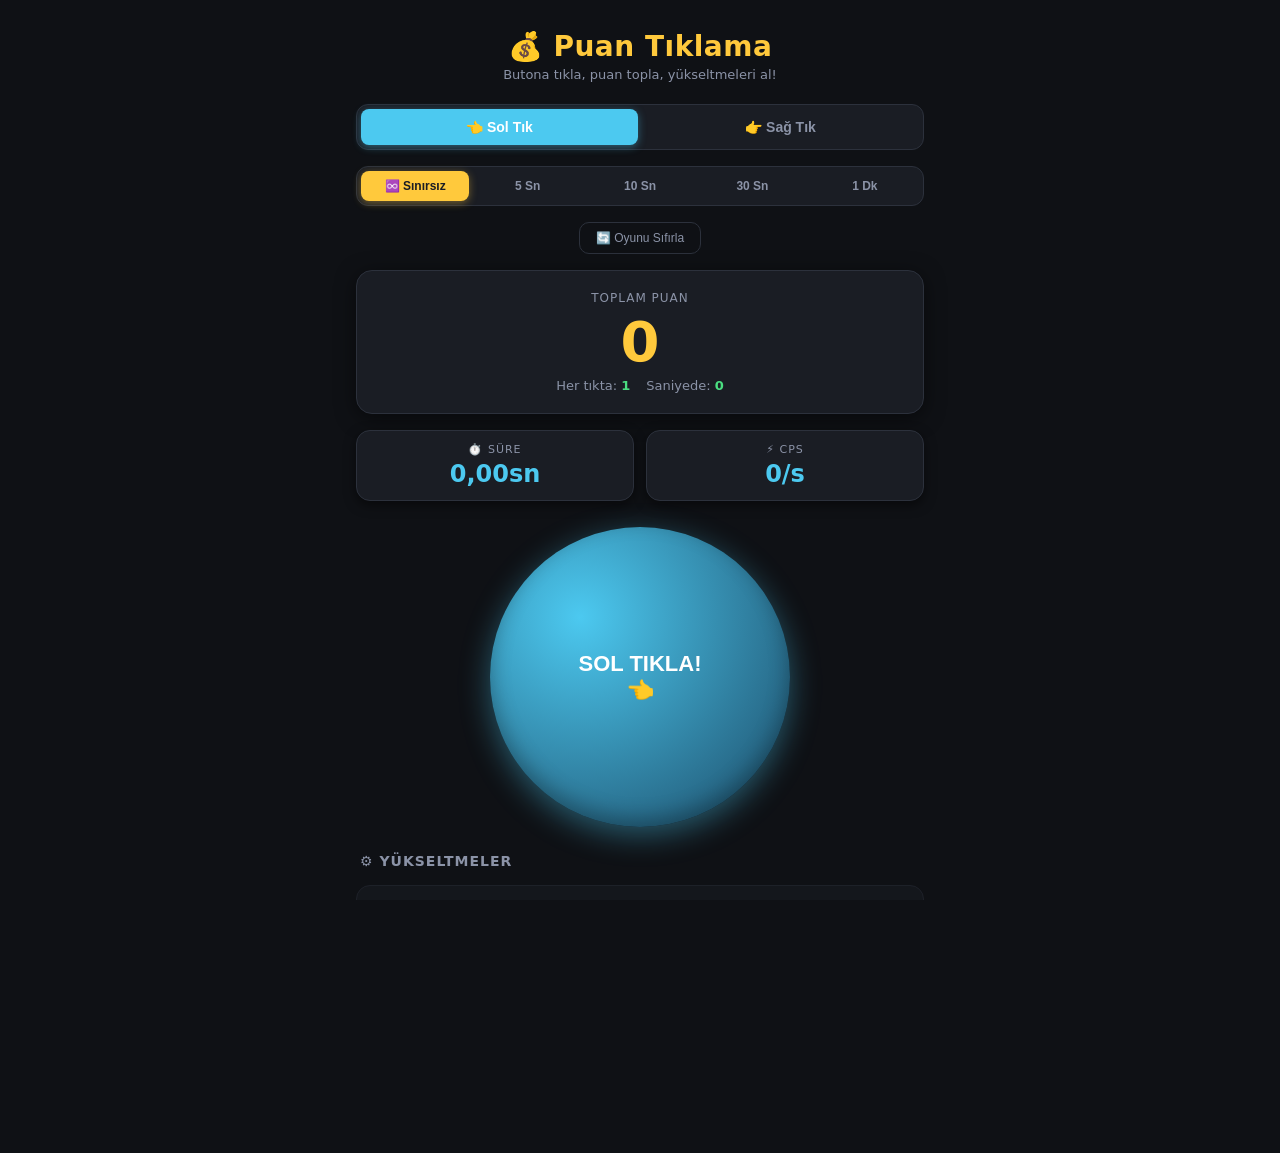
==== index.html @ 14f5681c "Clicker oyununu GitHub Pages ile yayınla oyun.html -> index.html olarak yeniden adlandırıldı (kök UR" ====
<!DOCTYPE html>
<!-- =========================================================
     TIKLAMA OYUNU (CLICKER GAME) - TEK DOSYA
     ---------------------------------------------------------
     - Tıkladıkça puan artar
     - 3 farklı yükseltme (upgrade) vardır
     - Karanlık temalıdır
     - Telefon ve bilgisayarda eşit görünmesi için responsive'tir
     - Tüm kod (HTML + CSS + JavaScript) bu tek dosyanın içindedir
     ========================================================== -->
<html lang="tr">
<head>
    <!-- Sayfanın dilini Türkçe olarak ayarlar -->
    <meta charset="UTF-8">

    <!-- viewport: Telefonlarda sayfanın doğru ölçeklenmesini sağlar.
         width=device-width -> ekran genişliğine uy
         initial-scale=1.0 -> başlangıçta %100 yakınlaşma
         user-scalable=no -> çift dokunup yanlışlıkla yakınlaşmayı engeller -->
    <meta name="viewport" content="width=device-width, initial-scale=1.0, maximum-scale=1.0, user-scalable=no">

    <!-- Tarayıcı sekmesinde görünen başlık -->
    <title>Puan Tıklama Oyunu</title>

    <style>
        /* =====================================================
           RENK VE GÖRÜNÜM AYARLARI (Karanlık Tema)
           ===================================================== */
        :root {
            --arka-plan: #0f1115;          /* Sayfanın ana koyu arka planı */
            --panel: #1a1d24;              /* Kartların/panellerin arka planı */
            --panel-acik: #232730;         /* Üzerine gelince açılan renk */
            --yazi: #f2f4f7;               /* Ana metin rengi (açık) */
            --yazi-ikincil: #8b93a7;       /* İkincil/açıklama metin rengi */
            --vurgu: #ffc93c;              /* Sarı vurgu rengi (puan için) */
            --vurgu-2: #4cc9f0;            /* Mavi vurgu rengi (buton için) */
            --yesil: #4ade80;              /* Alınabilir / yeterli puan (yeşil) */
            --kirmizi: #f87171;            /* Alamaz / yetersiz puan (kırmızı) */
            --kenarlik: #2c313c;           /* Kenarlık rengi */
            --golge: rgba(0, 0, 0, 0.5);   /* Gölge için yarı saydam siyah */
        }

        /* ----- GENEL SIFIRLAMA ----- */
        /* Tüm elemanların varsayılan boşluklarını ve kutu modelini düzenler */
        * {
            margin: 0;             /* Dış boşluk yok */
            padding: 0;            /* İç boşluk yok */
            box-sizing: border-box; /* Genişliğe kenarlık ve padding dahil */
            -webkit-tap-highlight-color: transparent; /* Telefonda dokununca çıkan miji izi kaldırır */
        }

        /* Sayfanın gövdesi */
        html, body {
            height: 100%;                       /* Tam ekran yüksekliği */
            font-family: 'Segoe UI', system-ui, -apple-system, sans-serif; /* Modern font */
            background: var(--arka-plan);       /* Koyu arka plan */
            color: var(--yazi);                 /* Açık yazı rengi */
            overflow-x: hidden;                 /* Yatay kaydırmayı engeller */
            -webkit-user-select: none;          /* Telefonda metin seçimini engeller */
            user-select: none;
        }

        /* =====================================================
           ANA DÜZEN (Layout)
           İçerikleri ortalar ve maksimum genişlik verir
           ===================================================== */
        .sarma {
            /* max-width: En geniş ekranda bile içerik çok geniş yayılmaz */
            max-width: 600px;
            margin: 0 auto;            /* Yatayda ortalar */
            padding: 16px;             /* Kenarlardan iç boşluk */
            min-height: 100%;          /* Ekranı kaplar */
            display: flex;
            flex-direction: column;    /* Öğeler alt alta dizilir */
            gap: 16px;                 /* Öğeler arası boşluk */
        }

        /* =====================================================
           BAŞLIK BÖLÜMÜ (Üst panel)
           ===================================================== */
        .baslik {
            text-align: center;        /* Metni ortalar */
            padding: 14px 0 6px;
        }

        .baslik h1 {
            font-size: clamp(20px, 6vw, 28px); /* Akıllı font boyutu: ekrana göre büyür/küçülür */
            font-weight: 800;                   /* Kalın yazı */
            letter-spacing: 0.5px;
            color: var(--vurgu);                /* Sarı renk */
        }

        .baslik p {
            font-size: 13px;
            color: var(--yazi-ikincil);         /* Gri açıklama rengi */
            margin-top: 4px;
        }

        /* =====================================================
           TIKLAMA MODU SEÇİCİ (Sol Tık / Sağ Tık)
           Fareyle hangi tuşla tıklanacağını belirleyen sekme
           ===================================================== */
        .mod-secici {
            display: flex;                      /* İki buton yan yana */
            gap: 4px;                            /* Aralarında küçük boşluk */
            background: var(--panel);           /* Arka plan kart rengi */
            border: 1px solid var(--kenarlik);
            border-radius: 12px;                /* Yuvarlatılmış köşeler */
            padding: 4px;                       /* İç boşluk */
        }

        .mod-btn {
            flex: 1;                            /* Eşit genişlikte bölünür */
            padding: 10px;
            border: none;
            border-radius: 8px;
            background: transparent;            /* Pasifken görünmez arka plan */
            color: var(--yazi-ikincil);         /* Pasifken gri yazı */
            font-size: 14px;
            font-weight: 700;
            cursor: pointer;
            transition: all 0.15s ease;         /* Yumuşak geçiş */
            -webkit-user-select: none;
            user-select: none;
        }

        /* Seçili (aktif) sekme: mavi vurgu */
        .mod-btn.aktif {
            background: var(--vurgu-2);         /* Mavi dolgu */
            color: #fff;                        /* Beyaz yazı */
            box-shadow: 0 2px 8px rgba(76, 201, 240, 0.4); /* Mavi parlama */
        }

        /* =====================================================
           PUAN EKRANI
           Mevcut puandaki büyük sayıyı gösterir
           ===================================================== */
        .puan-kutusu {
            background: var(--panel);           /* Kart arka planı */
            border: 1px solid var(--kenarlik);  /* İnce kenarlık */
            border-radius: 16px;                /* Yuvarlatılmış köşeler */
            padding: 20px;
            text-align: center;
            box-shadow: 0 4px 20px var(--golge); /* Hafif gölge */
        }

        .puan-etiket {
            font-size: 12px;
            color: var(--yazi-ikincil);
            text-transform: uppercase;          /* BÜYÜK HARF */
            letter-spacing: 1px;
        }

        /* Büyük puan sayısı */
        .puan-deger {
            font-size: clamp(36px, 12vw, 56px); /* En dikkat çekici en büyük yazı */
            font-weight: 900;
            color: var(--vurgu);
            margin: 4px 0;
            font-variant-numeric: tabular-nums; /* Sayılar hizalı durur (titremez) */
        }

        /* Saniyedeki ve tık başına kazanç bilgisi */
        .puan-alt {
            font-size: 13px;
            color: var(--yazi-ikincil);
            display: flex;
            justify-content: center;
            gap: 16px;
            flex-wrap: wrap;                    /* Dar ekranda alt satıra iner */
        }

        .puan-alt span b {
            color: var(--yesil);                /* Kazanç rakamları yeşil */
        }

        /* =====================================================
           İSTATİSTİK SATIRI (Süre + CPS sayaçları)
           ===================================================== */
        .istatistik-satir {
            display: flex;          /* Yan yana dizilir */
            gap: 12px;              /* Aralarında boşluk */
        }

        .istatistik {
            flex: 1;                /* Eşit genişlikte bölünür */
            background: var(--panel);
            border: 1px solid var(--kenarlik);
            border-radius: 14px;
            padding: 12px;
            text-align: center;
            box-shadow: 0 4px 12px var(--golge);
        }

        .ist-etiket {
            font-size: 11px;
            color: var(--yazi-ikincil);
            text-transform: uppercase;  /* BÜYÜK HARF */
            letter-spacing: 1px;
        }

        .ist-deger {
            font-size: clamp(18px, 6vw, 24px); /* Ekrana göre ölçeklenir */
            font-weight: 800;
            color: var(--vurgu-2);            /* Mavi vurgu rengi */
            margin-top: 4px;
            font-variant-numeric: tabular-nums; /* Sayılar titremez */
        }

        /* =====================================================
           TIKLANAN ANA BUTON (Büyük dairesel buton)
           ===================================================== */
        .tiklama-alani {
            display: flex;
            justify-content: center;
            align-items: center;
            padding: 10px 0;
        }

        .tikla-butonu {
            /* Yuvarlak buton boyutu (ekrana göre ölçeklenir) */
            width: clamp(190px, 56vw, 265px);
            height: clamp(190px, 56vw, 265px);
            border-radius: 50%;                 /* Tamamen yuvarlak */
            border: none;
            cursor: pointer;                   /* Üzerine gelince el işareti */

            /* Butonun iç dolgu rengi (mavi tonlarında degrade) */
            background: radial-gradient(circle at 30% 30%, var(--vurgu-2), #1b4965);

            /* Yazı ayarları */
            color: #fff;
            font-size: clamp(16px, 5vw, 22px);
            font-weight: 800;
            text-align: center;

            /* Görsel efektler */
            box-shadow:
                0 8px 30px rgba(76, 201, 240, 0.4), /* Altta mavi parlama */
                inset 0 -8px 20px rgba(0,0,0,0.3);  /* İçte alt gölge (3B his) */

            /* Basınca küçülme animasyonu için geçiş */
            transition: transform 0.08s ease, box-shadow 0.2s ease;
        }

        /* Butona basılınca hafif küçülür (tıklama hissi verir) */
        .tikla-butonu:active {
            transform: scale(0.94);
            box-shadow:
                0 4px 15px rgba(76, 201, 240, 0.3),
                inset 0 4px 20px rgba(0,0,0,0.4);
        }

        /* =====================================================
           TIKLAYINCA ÇIKAN "+1" UÇAN YAZI EFEKTİ
           ===================================================== */
        .ucan-yazi {
            position: fixed;                    /* Ekranda sabit konum */
            pointer-events: none;               /* Tıklamayı engellemez */
            font-weight: 900;
            font-size: 24px;
            color: var(--vurgu);
            text-shadow: 0 2px 8px rgba(0,0,0,0.8);
            animation: ucma 0.8s ease-out forwards; /* 0.8 sn'de yukarı kaybolur */
            z-index: 100;
        }

        /* Yukarı doğru çıkıp silinme animasyonu */
        @keyframes ucma {
            0%   { transform: translate(-50%, 0) scale(1);   opacity: 1; }
            100% { transform: translate(-50%, -80px) scale(1.5); opacity: 0; }
        }

        /* =====================================================
           YÜKSELTME (UPGRADE) BÖLÜMÜ
           ===================================================== */
        .bolum-baslik {
            font-size: 14px;
            font-weight: 700;
            color: var(--yazi-ikincil);
            text-transform: uppercase;
            letter-spacing: 1px;
            padding: 0 4px;
        }

        .yükseltmeler {
            display: flex;
            flex-direction: column;    /* Yükseltmeler alt alta */
            gap: 12px;                 /* Aralarında boşluk */
        }

        /* Her bir yükseltme kartı */
        .kart {
            background: var(--panel);
            border: 1px solid var(--kenarlik);
            border-radius: 14px;
            padding: 14px;
            display: flex;
            align-items: center;
            gap: 12px;
            cursor: pointer;
            transition: background 0.15s ease, transform 0.08s ease;
        }

        /* Kart üzerine gelince hafif açılır (masaüstü için) */
        .kart:hover {
            background: var(--panel-acik);
        }

        /* Kart tıklanınca hafif küçülür */
        .kart:active {
            transform: scale(0.98);
        }

        /* Yükseltme alınamıyorsa (puan yetmiyorsa) soluk görünür */
        .kart.devre-disi {
            opacity: 0.5;
            cursor: not-allowed;
        }

        /* Puan yetmediğinde kart sallanır (geri bildirim: "daha puan lazım") */
        .kart.sallaniyor {
            border-color: var(--kirmizi);
            animation: sallanma 0.35s ease;
        }
        @keyframes sallanma {
            0%, 100% { transform: translateX(0); }
            20%      { transform: translateX(-6px); }
            40%      { transform: translateX(6px); }
            60%      { transform: translateX(-4px); }
            80%      { transform: translateX(4px); }
        }

        /* Kartın solundaki ikon kutusu (emoji burada) */
        .kart-ikon {
            width: 46px;
            height: 46px;
            min-width: 46px;            /* Sıkışmaması için sabit genişlik */
            border-radius: 12px;
            background: var(--panel-acik);
            display: flex;
            justify-content: center;
            align-items: center;
            font-size: 24px;            /* Emoji boyutu */
        }

        /* Kartın ortasındaki açıklama alanı */
        .kart-metin {
            flex: 1;                    /* Kalan alanı kaplar */
            min-width: 0;               /* Taşmayı engeller */
        }

        .kart-metin h3 {
            font-size: 15px;
            font-weight: 700;
            margin-bottom: 2px;
        }

        .kart-metin p {
            font-size: 12px;
            color: var(--yazi-ikincil);
            line-height: 1.4;
        }

        /* Kartın sağındaki fiyat ve seviye bilgisi */
        .kart-sag {
            text-align: right;
            min-width: 80px;
        }

        .fiyat {
            font-size: 15px;
            font-weight: 800;
            color: var(--kirmizi);      /* Başlangıçta kırmızı (alınmaz) */
        }

        /* Puan yettiğinde fiyat yeşile döner */
        .fiyat.alinabilir {
            color: var(--yesil);
        }

        .seviye {
            font-size: 11px;
            color: var(--yazi-ikincil);
            margin-top: 2px;
        }

        /* =====================================================
           ALT BİLGİ (Sıfırla butonu)
           ===================================================== */
        .alt-bilgi {
            text-align: center;
            margin-top: auto;           /* En alta iter */
            padding-top: 8px;
        }

        .sifirla {
            background: transparent;
            border: 1px solid var(--kenarlik);
            color: var(--yazi-ikincil);
            padding: 8px 16px;
            border-radius: 10px;
            font-size: 12px;
            cursor: pointer;
            transition: all 0.15s ease;
        }

        .sifirla:hover {
            border-color: var(--kirmizi);
            color: var(--kirmizi);
        }

        /* =====================================================
           SÜRE SEÇİCİ (Sınırsız / 5 / 10 / 30 sn / 1 dk)
           5 buton yan yana; telefonda sığması için daha küçük
           ===================================================== */
        .sure-secici {
            display: flex;
            gap: 4px;
            background: var(--panel);
            border: 1px solid var(--kenarlik);
            border-radius: 12px;
            padding: 4px;
        }

        .sure-btn {
            flex: 1;                            /* 5 buton eşit genişlikte */
            padding: 8px 4px;                   /* Dar (telefona sığar) */
            border: none;
            border-radius: 8px;
            background: transparent;
            color: var(--yazi-ikincil);
            font-size: 12px;
            font-weight: 700;
            cursor: pointer;
            transition: all 0.15s ease;
            -webkit-user-select: none;
            user-select: none;
            white-space: nowrap;                /* Yazı bölünmesin */
        }

        /* Seçili süre sekmesi: sarı vurgu (mod sekmesinden ayrışsın) */
        .sure-btn.aktif {
            background: var(--vurgu);           /* Sarı */
            color: #1a1d24;                     /* Koyu yazı */
            box-shadow: 0 2px 8px rgba(255, 201, 60, 0.4);
        }

        /* =====================================================
           SONUÇ PENCERESİ (Süre dolunca çıkan modal)
           ===================================================== */
        .sonuc-zemin {
            position: fixed;                    /* Ekranda sabit, tüm ekranı kaplar */
            top: 0; left: 0; right: 0; bottom: 0;
            background: rgba(0, 0, 0, 0.75);     /* Yarı saydam koyu perde */
            display: none;                      /* Varsayılan gizli (JS açar) */
            justify-content: center;            /* Yatayda ortala */
            align-items: center;                /* Dikeyde ortala */
            z-index: 200;                       /* Her şeyin üstünde */
            padding: 16px;
        }

        /* Açıkken flex ile ortala */
        .sonuc-zemin.acik {
            display: flex;
        }

        .sonuc-kutu {
            background: var(--panel);
            border: 1px solid var(--kenarlik);
            border-radius: 20px;
            padding: 24px;
            width: 100%;
            max-width: 360px;
            text-align: center;
            box-shadow: 0 20px 60px rgba(0, 0, 0, 0.6);
            animation: modalAcilis 0.3s ease;   /* Açılış animasyonu */
        }

        @keyframes modalAcilis {
            from { transform: scale(0.8); opacity: 0; }
            to   { transform: scale(1);   opacity: 1; }
        }

        .sonuc-kutu h2 {
            font-size: 22px;
            color: var(--vurgu);
            margin-bottom: 12px;
        }

        /* Büyük CPS rakamı */
        .sonuc-cps {
            font-size: 56px;
            font-weight: 900;
            color: var(--yazi);
            line-height: 1;
            font-variant-numeric: tabular-nums;
        }

        .sonuc-cps-etiket {
            font-size: 13px;
            color: var(--yazi-ikincil);
            text-transform: uppercase;
            letter-spacing: 1px;
            margin-bottom: 16px;
        }

        /* Derece rozeti: arka plan rengi JS ile dereceye göre değişir */
        .sonuc-derece {
            display: inline-block;
            font-size: 20px;
            font-weight: 800;
            padding: 8px 20px;
            border-radius: 999px;               /* Tam yuvarlak (pil) */
            margin-bottom: 12px;
        }

        .sonuc-detay {
            font-size: 13px;
            color: var(--yazi-ikincil);
            line-height: 1.5;
            margin-bottom: 20px;
        }

        .sonuc-butonlar {
            display: flex;
            gap: 10px;
        }

        .sonuc-btn {
            flex: 1;
            padding: 12px;
            border: none;
            border-radius: 12px;
            font-size: 14px;
            font-weight: 700;
            cursor: pointer;
            transition: transform 0.08s ease, opacity 0.15s ease;
        }

        .sonuc-btn:active { transform: scale(0.96); }

        .sonuc-btn.tekrar {
            background: var(--vurgu-2);         /* Mavi */
            color: #fff;
        }

        .sonuc-btn.kapat {
            background: var(--panel-acik);
            color: var(--yazi);
        }

        /* =====================================================
           TELEFON / DİKEY EKRAN AYARLARI
           Küçük ekranlarda boşlukları sıkıştırır
           ===================================================== */
        @media (max-width: 380px) {
            .sarma { padding: 12px; gap: 12px; }
            .puan-kutusu { padding: 16px; }
            .kart { padding: 12px; }
        }

        /* =====================================================
           YATAY / BÜYÜK EKRAN AYARLARI
           Çok geniş ekranlarda butonu biraz büyütür
           ===================================================== */
        @media (min-width: 768px) {
            .tikla-butonu {
                width: 300px;
                height: 300px;
            }
        }
    </style>
</head>

<body>
    <!-- =====================================================
         OYUN İÇERİĞİ (GÖRSEL KISIM)
         ===================================================== -->
    <div class="sarma">

        <!-- Üst başlık -->
        <header class="baslik">
            <h1>💰 Puan Tıklama</h1>
            <p>Butona tıkla, puan topla, yükseltmeleri al!</p>
        </header>

        <!-- Tıklama modu seçici: Fare ile SOL ya da SAĞ tık kullanılacağını belirler -->
        <div class="mod-secici">
            <!-- data-mod: 'sol' = sol tık (farenin sol tuşu), 'sag' = sağ tık (farenin sağ tuşu) -->
            <button class="mod-btn aktif" data-mod="sol">👈 Sol Tık</button>
            <button class="mod-btn" data-mod="sag">👉 Sağ Tık</button>
        </div>

        <!-- Süre seçici: Test süresini belirler. data-sure: 0=sınırsız, diğerleri saniye -->
        <!-- Süre dolunca sonuç penceresi açılır ve ortalama CPS gösterilir -->
        <div class="sure-secici">
            <button class="sure-btn aktif" data-sure="0">♾️ Sınırsız</button>
            <button class="sure-btn" data-sure="5">5 Sn</button>
            <button class="sure-btn" data-sure="10">10 Sn</button>
            <button class="sure-btn" data-sure="30">30 Sn</button>
            <button class="sure-btn" data-sure="60">1 Dk</button>
        </div>

        <!-- Sıfırla butonu: toplam puanın ÜSTÜNDE (en üstte) -->
        <div style="display:flex; justify-content:center;">
            <button class="sifirla" id="sifirlaButonu">🔄 Oyunu Sıfırla</button>
        </div>

        <!-- Puan ekranı -->
        <section class="puan-kutusu">
            <div class="puan-etiket">Toplam Puan</div>
            <!-- puan-deger: JavaScript buraya anlık puanı yazar -->
            <div class="puan-deger" id="puan">0</div>
            <!-- Alt bilgi: tık başına ve saniyedeki kazanç -->
            <div class="puan-alt">
                <span>Her tıkta: <b id="tikBasi">1</b></span>
                <span>Saniyede: <b id="saniyede">0</b></span>
            </div>
        </section>

        <!-- Oturum istatistikleri: Süre sayacı (saniye + salise) ve CPS (saniyedeki tıklama) -->
        <!-- Bu sayaçlar ilk tıklamada başlar, "Oyunu Sıfırla" ile sıfırlanır -->
        <section class="istatistik-satir">
            <div class="istatistik">
                <div class="ist-etiket" id="sureEtiket">⏱️ Süre</div>
                <!-- sure: Süre dolana kadar kalan süre (geri sayım) ya da geçen süre -->
                <div class="ist-deger" id="sure">0,00sn</div>
            </div>
            <div class="istatistik">
                <div class="ist-etiket">⚡ CPS</div>
                <!-- cps: Saniyedeki ortalama tıklama sayısı (Clicks Per Second) -->
                <div class="ist-deger" id="cps">0/s</div>
            </div>
        </section>

        <!-- Tıklanan ana buton -->
        <div class="tiklama-alani">
            <button class="tikla-butonu" id="tiklaButonu">
                TIKLA!<br>👆
            </button>
        </div>

        <!-- Yükseltme bölümü başlığı -->
        <div class="bolum-baslik">⚙️ Yükseltmeler</div>

        <!-- Yükseltme kartları -->
        <div class="yükseltmeler">
            <!--
                Her yükseltme kartının yapısı:
                - data-id: JavaScript'in hangi yükseltme olduğunu tanıması için benzersiz kimlik
                - kart-ikon: görsel emoji
                - kart-metin: isim ve açıklama
                - kart-sag: fiyat ve seviye
            -->

            <!-- YÜKSELTME 1: Tıklama Gücü -> Her tıklamada kazanılan puanı artırır -->
            <div class="kart" data-id="tikGucu">
                <div class="kart-ikon">👆</div>
                <div class="kart-metin">
                    <h3>Tıklama Gücü</h3>
                    <p>Her tıklamada +1 daha fazla puan kazandırır.</p>
                </div>
                <div class="kart-sag">
                    <div class="fiyat" id="fiyat-tikGucu">50</div>
                    <div class="seviye">Seviye <span id="seviye-tikGucu">0</span></div>
                </div>
            </div>

            <!-- YÜKSELTME 2: Otomatik Tıklayıcı -> Saniyede otomatik puan kazandırır -->
            <div class="kart" data-id="otomatik">
                <div class="kart-ikon">🤖</div>
                <div class="kart-metin">
                    <h3>Otomatik Tıklayıcı</h3>
                    <p>Saniyede otomatik 1 puan kazandırır (tıklamana gerek yok).</p>
                </div>
                <div class="kart-sag">
                    <div class="fiyat" id="fiyat-otomatik">100</div>
                    <div class="seviye">Seviye <span id="seviye-otomatik">0</span></div>
                </div>
            </div>

            <!-- YÜKSELTME 3: Çarpan -> TÜM kazançları iki katına çıkarır -->
            <div class="kart" data-id="carpan">
                <div class="kart-ikon">⚡</div>
                <div class="kart-metin">
                    <h3>Süper Çarpan</h3>
                    <p>Tüm kazançları (tık + otomatik) iki katına çıkarır.</p>
                </div>
                <div class="kart-sag">
                    <div class="fiyat" id="fiyat-carpan">250</div>
                    <div class="seviye">Seviye <span id="seviye-carpan">0</span></div>
                </div>
            </div>
        </div>

    </div>

    <!-- =====================================================
         SONUÇ PENCERESİ (Süre dolunca açılır)
         Ortalama CPS ve dereceyi (çok yavaş / orta / iyi / çok iyi) gösterir
         ===================================================== -->
    <div class="sonuc-zemin" id="sonucZemin">
        <div class="sonuc-kutu">
            <h2 id="sonucBaslik">🏁 Süre Doldu!</h2>

            <!-- Büyük toplam tıklama rakamı -->
            <div class="sonuc-cps" id="sonucCps">0,0</div>
            <div class="sonuc-cps-etiket">toplam tıklama</div>

            <!-- Derece rozeti (renkli) -->
            <div class="sonuc-derece" id="sonucDerece">-</div>

            <!-- Detay: süre, tıklama sayısı, eşiğe göre açıklama -->
            <div class="sonuc-detay" id="sonucDetay"></div>

            <!-- Butonlar -->
            <div class="sonuc-butonlar">
                <button class="sonuc-btn tekrar" id="tekrarBtn">🔄 Tekrar Dene</button>
                <button class="sonuc-btn kapat" id="kapatBtn">✖ Kapat</button>
            </div>
        </div>
    </div>

    <!-- =====================================================
         OYUN MANTIĞI (JAVASCRIPT)
         ===================================================== -->
    <script>
        /* -----------------------------------------------------
           1) OYUN VERİSİ (State)
           Oyundaki tüm değerleri burada tutarız.
           ----------------------------------------------------- */
        const oyun = {
            puan: 0,           // O anki puan
            tikBasi: 1,        // Her tıklamada kaç puan geldiği (Tıklama Gücü belirler)
            saniyede: 0,       // Saniyede otomatik kaç puan geldiği (Otomatik belirler)
            carpanSeviye: 0,   // Süper Çarpan seviyesi (tüm kazancı 2^seviye ile çarpar)
            tiklamaSayisi: 0,     // Bu oturumdaki toplam tıklama sayısı (CPS hesabı için)
            baslangicZamani: null, // İlk tıklamanın zamanı (ms); null = sayaç henüz başlamadı
            tiklamaModu: 'sol',   // Hangi fare tuşuyla tıklanacak: 'sol' (sol tık) | 'sag' (sağ tık)
            hedefSure: 0,         // Test süresi (saniye). 0 = sınırsız. 5/10/30/60 = zamanlı test
            bitti: false,         // Zamanlı test bitti mi? (bittiyse tıklama sayılmaz)
        };

        /* -----------------------------------------------------
           2) YÜKSELTME TANIMLARI
           Her yükseltmenin: temel fiyat, fiyat çarpanı (her
           alımda pahalaşır) ve etkisi burada tanımlıdır.
           ----------------------------------------------------- */
        const yukseltmeler = {
            // Tıklama Gücü: tık başına +1 puan ekler (1. yükseltme -> 50)
            tikGucu: {
                tabanFiyat: 50,     // İlk fiyat
                carpim: 1.5,        // Her alımda fiyat bu kadar çarpar (pahalaşır)
                seviye: 0,          // Mevcut seviye
            },
            // Otomatik Tıklayıcı: saniyede +1 puan ekler (2. yükseltme -> 100)
            otomatik: {
                tabanFiyat: 100,
                carpim: 1.6,
                seviye: 0,
            },
            // Süper Çarpan: tüm kazancı 2 katına çıkarır (3. yükseltme -> 250)
            carpan: {
                tabanFiyat: 250,
                carpim: 3.0,
                seviye: 0,
            },
        };

        /* -----------------------------------------------------
           3) YARDIMCI FONKSİYONLAR
           ----------------------------------------------------- */

        // Bir yükseltmenin GÜNCEL fiyatını hesaplar.
        // Formül: tabanFiyat * (carpim ^ seviye)
        // Yani her alımda fiyat katlanarak artar.
        function fiyatHesapla(id) {
            const y = yukseltmeler[id];
            return Math.floor(y.tabanFiyat * Math.pow(y.carpim, y.seviye));
        }

        // Çarpan etkisini uygular. carpanSeviye kadar 2 ile çarpar.
        // Örn: seviye 2 ise kazanç 4 katına çıkar (2 * 2).
        function carpanEtkisi() {
            return Math.pow(2, oyun.carpanSeviye);
        }

        /* -----------------------------------------------------
           ZAMANLI TEST: Dereceler ORTALAMA CPS'ye göre değil,
           TOPLAM tıklama sayısına göre verilir. 5 kademeli.
           -----------------------------------------------------
           5 sn referans (kullanıcının verdiği sayılar):
             tıklama < 10  -> Çok Yavaş 🐢
             tıklama < 20  -> Yavaş 🐌
             tıklama < 50  -> Orta 🙂      (30 burada)
             tıklama < 70  -> Hızlı ⚡      (50 burada)
             tıklama >= 70 -> Çok Hızlı 🔥

           Diğer süreler aynı hız oranını (CPS) koruyacak şekilde
           süreyle orantılanır (uzun sürede daha çok tıklama gerekir).
           cokYavas/yavas/orta/hizli = o sınırın TOPLAM tıklama karşılığı.
           ----------------------------------------------------- */
        const sureEsikleri = {
            5:  { etiket: '5 Saniye',  cokYavas: 10,  yavas: 20,  orta: 50,  hizli: 70  },
            10: { etiket: '10 Saniye', cokYavas: 20,  yavas: 40,  orta: 100, hizli: 140 },
            30: { etiket: '30 Saniye', cokYavas: 60,  yavas: 120, orta: 300, hizli: 420 },
            60: { etiket: '1 Dakika',  cokYavas: 120, yavas: 240, orta: 600, hizli: 840 },
        };

        // Dereceyi TOPLAM tıklama sayısına göre verir (CPS'ye göre değil).
        // 5 kademeli: çok yavaş -> yavaş -> orta -> hızlı -> çok hızlı
        function dereceHesapla(tiklama, sure) {
            const s = sureEsikleri[sure];
            if (!s) return { metin: 'Orta 🙂', renk: '#fbbf24' }; // bilinmeyen süre yedeği
            if (tiklama < s.cokYavas) return { metin: 'Çok Yavaş 🐢', renk: '#f87171' }; // kırmızı
            if (tiklama < s.yavas)    return { metin: 'Yavaş 🐌',     renk: '#fb923c' }; // turuncu
            if (tiklama < s.orta)     return { metin: 'Orta 🙂',      renk: '#fbbf24' }; // sarı
            if (tiklama < s.hizli)    return { metin: 'Hızlı ⚡',      renk: '#4cc9f0' }; // mavi
            return                      { metin: 'Çok Hızlı 🔥',     renk: '#4ade80' }; // yeşil
        }

        // Büyük sayıları okunaklı gösterir (1200 -> "1.20K" gibi)
        // Türkçe'de binlik ayracı için nokta kullanılır.
        function sayiBicimle(n) {
            n = Math.floor(n);
            if (n < 1000) return n.toString();
            if (n < 1e6)  return (n / 1e3).toFixed(2).replace('.', ',') + 'K';  // Bin
            if (n < 1e9)  return (n / 1e6).toFixed(2).replace('.', ',') + 'M';  // Milyon
            if (n < 1e12) return (n / 1e9).toFixed(2).replace('.', ',') + 'B';  // Milyar
            return (n / 1e12).toFixed(2).replace('.', ',') + 'T';               // Trilyon
        }

        /* -----------------------------------------------------
           4) EKRANI GÜNCELLEME
           Tüm değerleri HTML'e yazar ve kartların
           alınabilir/alınamaz durumunu ayarlar.
           ----------------------------------------------------- */
        function ekraniGuncelle() {
            // Puan ve alt bilgiler
            document.getElementById('puan').textContent = sayiBicimle(oyun.puan);
            document.getElementById('tikBasi').textContent = sayiBicimle(oyun.tikBasi * carpanEtkisi());
            document.getElementById('saniyede').textContent = sayiBicimle(oyun.saniyede * carpanEtkisi());

            // Her yükseltme kartını güncelle
            for (const id in yukseltmeler) {
                const fiyat = fiyatHesapla(id);
                const fiyatEl = document.getElementById('fiyat-' + id);
                const seviyeEl = document.getElementById('seviye-' + id);
                const kart = document.querySelector('.kart[data-id="' + id + '"]');

                fiyatEl.textContent = sayiBicimle(fiyat);
                seviyeEl.textContent = yukseltmeler[id].seviye;

                // Puan yetiyorsa yeşil + kart aktif, yetmiyorsa kırmızı + pasif
                if (oyun.puan >= fiyat) {
                    fiyatEl.classList.add('alinabilir');
                    kart.classList.remove('devre-disi');
                } else {
                    fiyatEl.classList.remove('alinabilir');
                    kart.classList.add('devre-disi');
                }
            }
        }

        /* -----------------------------------------------------
           4.4) ÖLÇÜM SIFIRLAMA + TIKLAMA MODU + SÜRE SEÇİMİ
           ----------------------------------------------------- */

        // Ölçümü tamamen sıfırlar: puan, süre, CPS ve "bitti" durumu.
        // Hem mod hem süre değişiminde taze başlamak için kullanılır.
        function olcumSifirla() {
            oyun.puan = 0;
            oyun.baslangicZamani = null; // Süre sayacı sıfır (ilk tıkta yeniden başlar)
            oyun.tiklamaSayisi = 0;     // CPS için tıklama sayısı sıfır
            oyun.bitti = false;         // Zamanlı test yeniden başlayabilir
        }

        // --- TIKLAMA MODU (Sol / Sağ) ---
        // Mod arayüzünü (aktif sekme + buton yazısı) oyun.tiklamaModu'na göre günceller
        function modGuncelle() {
            const mod = oyun.tiklamaModu;
            document.querySelectorAll('.mod-btn').forEach(btn => {
                btn.classList.toggle('aktif', btn.dataset.mod === mod);
            });
            document.getElementById('tiklaButonu').innerHTML =
                mod === 'sol' ? 'SOL TIKLA!<br>👈' : 'SAĞ TIKLA!<br>👉';
        }

        // Bir tıklama modu sekmesi seçilince: modu ayarla, ölçümü sıfırla, kaydet
        function modSec(mod) {
            oyun.tiklamaModu = mod;
            olcumSifirla();            // Süre + CPS + puan sıfır (önceki istek)
            modalKapat();              // Açık sonuç penceresi varsa kapat
            modGuncelle();
            ekraniGuncelle();
            istatistikGuncelle();
            kaydet();
        }

        // --- SÜRE SEÇİMİ (Sınırsız / 5 / 10 / 30 sn / 1 dk) ---
        // Süre sekme arayüzünü oyun.hedefSure'ye göre günceller
        function sureGuncelle() {
            document.querySelectorAll('.sure-btn').forEach(btn => {
                btn.classList.toggle('aktif', Number(btn.dataset.sure) === oyun.hedefSure);
            });
        }

        // Bir süre sekmesi seçilince: hedef süreyi ayarla, ölçümü sıfırla, kaydet
        function sureSec(sure) {
            oyun.hedefSure = Number(sure); // 0 = sınırsız, diğerleri saniye
            olcumSifirla();               // Süre + CPS + puan sıfır
            modalKapat();
            sureGuncelle();
            ekraniGuncelle();
            istatistikGuncelle();
            kaydet();
        }

        /* -----------------------------------------------------
           4.6) ZAMANLI TEST SONUÇ PENCERESİ
           ----------------------------------------------------- */

        // Zamanlı test dolduğunda çağrılır: CPS hesapla, derece bul, modalı aç
        function suresiDoldu() {
            if (oyun.bitti) return;     // İkinci kez çağrılmasın
            oyun.bitti = true;          // Artık tıklamalar sayılmaz

            // CPS yalnızca bilgi amaçlı; derece TOPLAM tıklamaya göre verilir
            const gecenSaniye = oyun.baslangicZamani ? (Date.now() - oyun.baslangicZamani) / 1000 : oyun.hedefSure;
            const cps = gecenSaniye > 0 ? (oyun.tiklamaSayisi / gecenSaniye) : 0;
            const derece = dereceHesapla(oyun.tiklamaSayisi, oyun.hedefSure); // derece = tıklamaya göre

            // Modal: büyük rakam TOPLAM tıklama sayısıdır
            document.getElementById('sonucCps').textContent = oyun.tiklamaSayisi;
            const dereceEl = document.getElementById('sonucDerece');
            dereceEl.textContent = derece.metin;
            dereceEl.style.background = derece.renk;
            // Açık renkli zeminlerde koyu yazı, koyu renkte beyaz yazı
            const acikRenkler = ['#fbbf24', '#4cc9f0', '#4ade80'];
            dereceEl.style.color = acikRenkler.includes(derece.renk) ? '#1a1d24' : '#fff';

            // Detay satırı: CPS + tıklama eşikleri
            const e = sureEsikleri[oyun.hedefSure];
            document.getElementById('sonucDetay').innerHTML =
                e.etiket + ' • ' + cps.toFixed(1).replace('.', ',') + ' CPS<br>' +
                '(çok yavaş < ' + e.cokYavas + ' • yavaş < ' + e.yavas +
                ' • orta < ' + e.orta + ' • hızlı < ' + e.hizli +
                ' • çok hızlı ≥ ' + e.hizli + ' tıklama)';

            // Süre/CPS kutularını son değerde dondur
            document.getElementById('sureEtiket').textContent = '⏱️ Bitti';
            document.getElementById('sure').textContent = '0,00sn';
            document.getElementById('cps').textContent = cps.toFixed(1).replace('.', ',') + '/s';

            modalAc();
        }

        // Sonuç penceresini aç/kapat
        function modalAc() {
            document.getElementById('sonucZemin').classList.add('acik');
        }
        function modalKapat() {
            document.getElementById('sonucZemin').classList.remove('acik');
        }

        /* -----------------------------------------------------
           4.5) İSTATİSTİK GÜNCELLEME (Süre + CPS)
           Süre: İlk tıklamadan beri geçen süre (saniye + salise)
           CPS : Toplam tıklama / geçen saniye (saniyedeki ortalama tıklama)
           ----------------------------------------------------- */
        function istatistikGuncelle() {
            const sureEl = document.getElementById('sure');
            const cpsEl = document.getElementById('cps');
            const sureEtiketEl = document.getElementById('sureEtiket');

            // Zamanlı test bittiyse değerler donmuş kalsın (üzerine yazma)
            if (oyun.bitti) return;

            // Sayaç henüz başlamadıysa (ilk tıklama yoksa)
            if (oyun.baslangicZamani === null) {
                if (oyun.hedefSure > 0) {
                    sureEtiketEl.textContent = '⏱️ Kalan';   // zamanlı: başta tam süre
                    sureEl.textContent = oyun.hedefSure.toFixed(2).replace('.', ',') + 'sn';
                } else {
                    sureEtiketEl.textContent = '⏱️ Süre';    // sınırsız
                    sureEl.textContent = '0,00sn';
                }
                cpsEl.textContent = '0/s';
                return;
            }

            // Geçen süre (saniye, virgüllü)
            const gecenSaniye = (Date.now() - oyun.baslangicZamani) / 1000;

            // ZAMANLI TEST: süre doldu mu?
            if (oyun.hedefSure > 0 && gecenSaniye >= oyun.hedefSure) {
                suresiDoldu();   // sonucu hesapla, modal aç, ekranı dondur
                return;
            }

            if (oyun.hedefSure > 0) {
                // Zamanlı: geri sayım (kalan süre aşağı iner)
                const kalan = Math.max(0, oyun.hedefSure - gecenSaniye);
                sureEtiketEl.textContent = '⏱️ Kalan';
                sureEl.textContent = kalan.toFixed(2).replace('.', ',') + 'sn';
            } else {
                // Sınırsız: geçen süre yukarı çıkar
                sureEtiketEl.textContent = '⏱️ Süre';
                sureEl.textContent = gecenSaniye.toFixed(2).replace('.', ',') + 'sn';
            }

            // CPS = toplam tıklama / geçen saniye (canlı)
            const cps = gecenSaniye > 0 ? (oyun.tiklamaSayisi / gecenSaniye) : 0;
            cpsEl.textContent = cps.toFixed(1).replace('.', ',') + '/s';
        }

        /* -----------------------------------------------------
           5) YÜKSELTME SATIN ALMA
           Tıklanan kartın yükseltmesini uygular.
           ----------------------------------------------------- */
        function yukseltmeAl(id) {
            const fiyat = fiyatHesapla(id);
            const kart = document.querySelector('.kart[data-id="' + id + '"]');

            // Puan yetmiyorsa kartı salla (geri bildirim) ve çık
            if (oyun.puan < fiyat) {
                if (kart) {
                    kart.classList.remove('sallaniyor'); // Animasyonu tekrar tetiklemek için kaldır
                    void kart.offsetWidth;               // Tarayıcıyı yeniden çizmeye zorla (reflow)
                    kart.classList.add('sallaniyor');    // Sallanma efektini başlat
                    setTimeout(() => kart.classList.remove('sallaniyor'), 400);
                }
                return;
            }

            // Puanı düş
            oyun.puan -= fiyat;
            // Seviyeyi bir artır
            yukseltmeler[id].seviye++;

            // Yükseltmenin etkisini uygula
            if (id === 'tikGucu') {
                oyun.tikBasi += 1;          // Tık başına +1
            } else if (id === 'otomatik') {
                oyun.saniyede += 1;         // Saniyede +1
            } else if (id === 'carpan') {
                oyun.carpanSeviye += 1;     // Tüm kazanç 2 kat
            }

            ekraniGuncelle();
            kaydet();                       // İlerlemeyi kaydet
        }

        /* -----------------------------------------------------
           6) TIKLAMA İŞLEMİ
           Ana butona basınca puan ekler ve uçan yazı gösterir.
           ----------------------------------------------------- */
        function tikla(olay) {
            // Zamanlı test bittiyse tıklama sayılmasın (test sonucu donmuş)
            if (oyun.bitti) return;

            // Çarpan etkili tık başına kazanç
            const kazanilan = oyun.tikBasi * carpanEtkisi();
            oyun.puan += kazanilan;              // PUANI ARTIR (tıklanınca puan eklenir)

            // --- Süre / CPS sayacı ---
            oyun.tiklamaSayisi++;                  // Bu oturumdaki tıklama sayısını artır
            if (oyun.baslangicZamani === null) {
                oyun.baslangicZamani = Date.now(); // İLK tıklamada saniye sayacını başlat
            }
            istatistikGuncelle();                  // İstatistikleri anında güncelle

            // "+X" uçan yazısını tıklanan yerde göster
            ucanYaziGoster(olay, '+' + sayiBicimle(kazanilan));

            ekraniGuncelle();
        }

        // Ekranda tıklanan konumda uçan sayı oluşturur
        function ucanYaziGoster(olay, metin) {
            const el = document.createElement('div');
            el.className = 'ucan-yazi';
            el.textContent = metin;

            // Tıklanan/parmak konumunu bul (mouse veya dokunma)
            const x = (olay.touches && olay.touches[0]) ? olay.touches[0].clientX
                    : (olay.clientX || 0);
            const y = (olay.touches && olay.touches[0]) ? olay.touches[0].clientY
                    : (olay.clientY || 0);

            el.style.left = x + 'px';
            el.style.top = y + 'px';
            document.body.appendChild(el);

            // Animasyon bitince elemanı temizle
            setTimeout(() => el.remove(), 800);
        }

        /* -----------------------------------------------------
           7) OTOMATİK KAZANÇ DÖNGÜSÜ
           Saniyede bir, otomatik kazancı puana ekler.
           ----------------------------------------------------- */
        setInterval(() => {
            if (oyun.saniyede > 0) {
                oyun.puan += oyun.saniyede * carpanEtkisi();
                ekraniGuncelle();
                // Sık kaydetmek yerine her saniye sessizce güncelle
            }
        }, 1000); // Her 1000 ms = 1 saniye

        // Süre / CPS sayacı: salisenin akması görünmesi için saniyede ~20 kez günceller
        setInterval(istatistikGuncelle, 50);

        /* -----------------------------------------------------
           8) KAYDETME / YÜKLEME (LocalStorage)
           Sayfayı kapatınca ilerleme kaybolmaz.
           ----------------------------------------------------- */
        const KAYIT_ANAHTARI = 'tiklama_oyunu_kayit';

        function kaydet() {
            // Hem oyun hem yükseltme seviyelerini birlikte sakla
            const veri = {
                puan: oyun.puan,
                tikBasi: oyun.tikBasi,
                saniyede: oyun.saniyede,
                carpanSeviye: oyun.carpanSeviye,
                tiklamaModu: oyun.tiklamaModu, // Sol/sağ tık tercihi
                seviyeler: {
                    tikGucu: yukseltmeler.tikGucu.seviye,
                    otomatik: yukseltmeler.otomatik.seviye,
                    carpan: yukseltmeler.carpan.seviye,
                }
            };
            localStorage.setItem(KAYIT_ANAHTARI, JSON.stringify(veri));
        }

        function yukle() {
            const kayitli = localStorage.getItem(KAYIT_ANAHTARI);
            if (!kayitli) return; // Kayıt yoksa hiçbir şey yapma

            const veri = JSON.parse(kayitli);
            oyun.puan = veri.puan || 0;
            oyun.tikBasi = veri.tikBasi || 1;
            oyun.saniyede = veri.saniyede || 0;
            oyun.carpanSeviye = veri.carpanSeviye || 0;
            oyun.tiklamaModu = veri.tiklamaModu || 'sol'; // Sol/sağ tık tercihi

            if (veri.seviyeler) {
                yukseltmeler.tikGucu.seviye = veri.seviyeler.tikGucu || 0;
                yukseltmeler.otomatik.seviye = veri.seviyeler.otomatik || 0;
                yukseltmeler.carpan.seviye = veri.seviyeler.carpan || 0;
            }
        }

        /* -----------------------------------------------------
           9) OLAY DİNLEYİCİLERİ (Event Listeners)
           Butonları ve kartları tıklamaya bağlar.
           ----------------------------------------------------- */
        // Ana tıklama butonu: seçilen moda göre SOL veya SAĞ tıkla çalışır
        const tiklaBtn = document.getElementById('tiklaButonu');

        // Sağ tık menüsünü buton üzerinde engelle (sağ tık modunda menü çıkmaz, akıcı tıklanır)
        tiklaBtn.addEventListener('contextmenu', (e) => e.preventDefault());

        // mousedown ile tuşu ayır: 0 = sol tuş, 2 = sağ tuş
        // Sadece seçili moda uyan tuş tıklamayı tetikler
        tiklaBtn.addEventListener('mousedown', (e) => {
            if (oyun.tiklamaModu === 'sol' && e.button === 0) {
                tikla(e);                       // Sol tık modu + sol tuş
            } else if (oyun.tiklamaModu === 'sag' && e.button === 2) {
                tikla(e);                       // Sağ tık modu + sağ tuş
            }
            // Dokunmatik (telefon) tıklamalar mousedown button=0 üretir -> sol tık modunda çalışır
        });

        // Sol/Sağ tık modu sekmelerini bağla
        document.querySelectorAll('.mod-btn').forEach(btn => {
            btn.addEventListener('click', () => modSec(btn.dataset.mod));
        });

        // Süre sekmelerini bağla (Sınırsız / 5 / 10 / 30 sn / 1 dk)
        // Tıklayınca ilgili süreyi seçer, ölçümü sıfırlar ve sayacı başlatır
        document.querySelectorAll('.sure-btn').forEach(btn => {
            btn.addEventListener('click', () => sureSec(btn.dataset.sure));
        });

        // Tüm yükseltme kartlarına tıklama ekle
        document.querySelectorAll('.kart').forEach(kart => {
            kart.addEventListener('click', () => {
                yukseltmeAl(kart.dataset.id);
            });
        });

        // Sıfırla butonu
        document.getElementById('sifirlaButonu').addEventListener('click', () => {
            if (confirm('Tüm ilerleme silinsin mi?')) {
                localStorage.removeItem(KAYIT_ANAHTARI);
                location.reload(); // Sayfayı yenileyip baştan başlat
            }
        });

        // Sonuç penceresi: "Tekrar Dene" -> Aynı süreyi taze başlat (puan/süre/CPS sıfırlanır)
        document.getElementById('tekrarBtn').addEventListener('click', () => {
            olcumSifirla();        // bitti=false, puan/süre/CPS sıfır
            modalKapat();
            ekraniGuncelle();
            istatistikGuncelle();  // "Kalan X,00sn" hazır, ilk tıkta sayar
            kaydet();
        });

        // Sonuç penceresi: "Kapat" -> Modalı kapat ve Sınırsız (serbest) moda geç
        document.getElementById('kapatBtn').addEventListener('click', () => {
            modalKapat();
            oyun.hedefSure = 0;    // Sınırsız (süreli testi kapat, serbest tıklama)
            olcumSifirla();        // tıklama kilidini aç, sayaçları sıfırla
            sureGuncelle();        // "Sınırsız" sekmesini aktif yap
            ekraniGuncelle();
            istatistikGuncelle();
            kaydet();
        });

        /* -----------------------------------------------------
           10) BAŞLAT
           Kayıtlı veriyi yükleyip ekranı çizer.
           ----------------------------------------------------- */
        yukle();
        ekraniGuncelle();
        modGuncelle();          // Sekme + buton yazısını seçili moda göre ayarla
        istatistikGuncelle(); // Süre/CPS sayaçlarını başlangıçta sıfır göster
    </script>
</body>
</html>
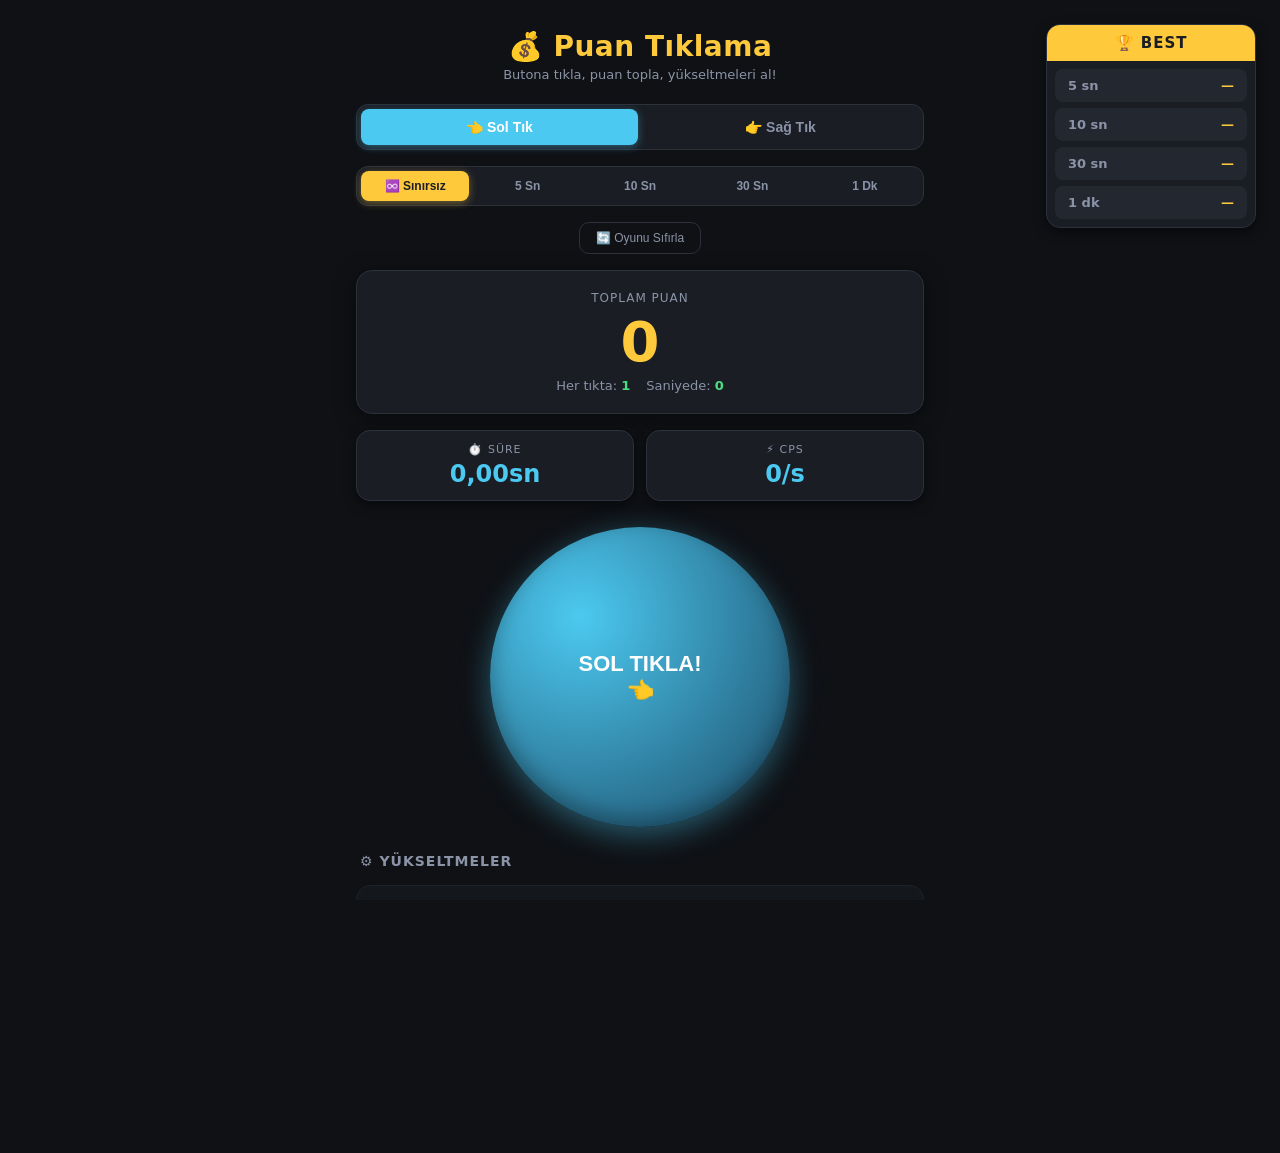
==== commit cf68e223: "Sağ tarafa BEST skor tablosu ekle - Sarı arka planlı "BEST" başlığı + altında süre süre en iyi tıkla" ====
--- a/index.html
+++ b/index.html
@@ -19,6 +19,10 @@
          user-scalable=no -> çift dokunup yanlışlıkla yakınlaşmayı engeller -->
     <meta name="viewport" content="width=device-width, initial-scale=1.0, maximum-scale=1.0, user-scalable=no">
 
+    <!-- Arama motorlarına: bu sayfayı indeksleme, Google'da çıkmasın (linki olan yine açabilir) -->
+    <meta name="robots" content="noindex, nofollow">
+    <meta name="googlebot" content="noindex, nofollow">
+
     <!-- Tarayıcı sekmesinde görünen başlık -->
     <title>Puan Tıklama Oyunu</title>
 
@@ -408,6 +412,79 @@
         .sifirla:hover {
             border-color: var(--kirmizi);
             color: var(--kirmizi);
+        }
+
+        /* =====================================================
+           SKOR TABLOSU (BEST) — sağda / dar ekranda altta
+           ===================================================== */
+        .skor-tablosu {
+            background: var(--panel);
+            border: 1px solid var(--kenarlik);
+            border-radius: 14px;
+            overflow: hidden;
+            box-shadow: 0 4px 12px var(--golge);
+        }
+
+        /* En üstte sarı arka planlı "BEST" başlığı */
+        .skor-baslik {
+            background: var(--vurgu);     /* sarı */
+            color: #1a1d24;               /* koyu yazı */
+            font-weight: 900;
+            font-size: 15px;
+            letter-spacing: 1px;
+            text-align: center;
+            padding: 9px;
+        }
+
+        .skor-liste {
+            padding: 8px;
+            display: flex;
+            flex-direction: column;
+            gap: 6px;
+        }
+
+        .skor-satir {
+            display: flex;
+            justify-content: space-between;
+            align-items: center;
+            background: var(--panel-acik);
+            border: 1px solid transparent;
+            border-radius: 8px;
+            padding: 8px 12px;
+            font-size: 13px;
+        }
+
+        .skor-satir .skor-sure {
+            color: var(--yazi-ikincil);
+            font-weight: 700;
+        }
+
+        .skor-satir .skor-deger {
+            color: var(--vurgu);
+            font-weight: 900;
+            font-variant-numeric: tabular-nums;
+        }
+
+        /* Yeni rekor kırılınca o satır yeşil parlar */
+        .skor-satir.yeni {
+            border-color: var(--yesil);
+            animation: skorParlama 0.6s ease;
+        }
+        @keyframes skorParlama {
+            0%   { transform: scale(1);    background: rgba(74, 222, 128, 0.4); }
+            50%  { transform: scale(1.04); }
+            100% { transform: scale(1);    background: var(--panel-acik); }
+        }
+
+        /* Geniş ekranda skor tablosu sağda sabit dursun */
+        @media (min-width: 1100px) {
+            .skor-tablosu {
+                position: fixed;
+                top: 24px;
+                right: 24px;
+                width: 210px;
+                z-index: 50;
+            }
         }
 
         /* =====================================================
@@ -693,6 +770,12 @@
                 </div>
             </div>
         </div>
+
+        <!-- Skor tablosu: en üstte sarı "BEST", altında süre süre en iyi tıklama rekorları -->
+        <aside class="skor-tablosu" id="skorTablosu">
+            <div class="skor-baslik">🏆 BEST</div>
+            <div class="skor-liste" id="skorListe"></div>
+        </aside>
 
     </div>
 
@@ -740,6 +823,7 @@
             tiklamaModu: 'sol',   // Hangi fare tuşuyla tıklanacak: 'sol' (sol tık) | 'sag' (sağ tık)
             hedefSure: 0,         // Test süresi (saniye). 0 = sınırsız. 5/10/30/60 = zamanlı test
             bitti: false,         // Zamanlı test bitti mi? (bittiyse tıklama sayılmaz)
+            rekorlar: { 5: 0, 10: 0, 30: 0, 60: 0 }, // Her süre için en iyi toplam tıklama (BEST tablosu)
         };
 
         /* -----------------------------------------------------
@@ -921,6 +1005,22 @@
            4.6) ZAMANLI TEST SONUÇ PENCERESİ
            ----------------------------------------------------- */
 
+        // Sağdaki BEST skor tablosunu çizer. vurguSure = yeni rekor kırılan süre (null = normal)
+        function skorTablosuGuncelle(vurguSure) {
+            const liste = document.getElementById('skorListe');
+            if (!liste) return;
+            const siralar = [5, 10, 30, 60];
+            const etiketler = { 5: '5 sn', 10: '10 sn', 30: '30 sn', 60: '1 dk' };
+            liste.innerHTML = siralar.map(function (s) {
+                const rekor = oyun.rekorlar[s] || 0;
+                const vurgu = (s === vurguSure) ? ' yeni' : '';
+                return '<div class="skor-satir' + vurgu + '">' +
+                       '<span class="skor-sure">' + etiketler[s] + '</span>' +
+                       '<span class="skor-deger">' + (rekor > 0 ? rekor : '—') + '</span>' +
+                       '</div>';
+            }).join('');
+        }
+
         // Zamanlı test dolduğunda çağrılır: CPS hesapla, derece bul, modalı aç
         function suresiDoldu() {
             if (oyun.bitti) return;     // İkinci kez çağrılmasın
@@ -952,6 +1052,15 @@
             document.getElementById('sureEtiket').textContent = '⏱️ Bitti';
             document.getElementById('sure').textContent = '0,00sn';
             document.getElementById('cps').textContent = cps.toFixed(1).replace('.', ',') + '/s';
+
+            // BEST rekoru: bu sürede şimdiye kadarki en iyi tıklama mı? Varsa güncelle, tabloyu parlat
+            let yeniRekor = false;
+            if (oyun.hedefSure > 0 && oyun.tiklamaSayisi > (oyun.rekorlar[oyun.hedefSure] || 0)) {
+                oyun.rekorlar[oyun.hedefSure] = oyun.tiklamaSayisi;
+                yeniRekor = true;
+            }
+            skorTablosuGuncelle(yeniRekor ? oyun.hedefSure : null);
+            kaydet();
 
             modalAc();
         }
@@ -1126,6 +1235,7 @@
                 saniyede: oyun.saniyede,
                 carpanSeviye: oyun.carpanSeviye,
                 tiklamaModu: oyun.tiklamaModu, // Sol/sağ tık tercihi
+                rekorlar: oyun.rekorlar,       // BEST rekorları
                 seviyeler: {
                     tikGucu: yukseltmeler.tikGucu.seviye,
                     otomatik: yukseltmeler.otomatik.seviye,
@@ -1146,6 +1256,15 @@
             oyun.carpanSeviye = veri.carpanSeviye || 0;
             oyun.tiklamaModu = veri.tiklamaModu || 'sol'; // Sol/sağ tık tercihi
 
+            // BEST rekorlarını yükle (eksik süreler 0 kabul edilir)
+            oyun.rekorlar = { 5: 0, 10: 0, 30: 0, 60: 0 };
+            if (veri.rekorlar) {
+                oyun.rekorlar[5]  = veri.rekorlar[5]  || 0;
+                oyun.rekorlar[10] = veri.rekorlar[10] || 0;
+                oyun.rekorlar[30] = veri.rekorlar[30] || 0;
+                oyun.rekorlar[60] = veri.rekorlar[60] || 0;
+            }
+
             if (veri.seviyeler) {
                 yukseltmeler.tikGucu.seviye = veri.seviyeler.tikGucu || 0;
                 yukseltmeler.otomatik.seviye = veri.seviyeler.otomatik || 0;
@@ -1194,8 +1313,12 @@
 
         // Sıfırla butonu
         document.getElementById('sifirlaButonu').addEventListener('click', () => {
-            if (confirm('Tüm ilerleme silinsin mi?')) {
-                localStorage.removeItem(KAYIT_ANAHTARI);
+            if (confirm('Tüm ilerleme silinsin mi? (BEST rekorların korunur)')) {
+                // Sadece puan/yükseltmeler sıfırlansın; BEST rekorlar kalsın
+                const eski = JSON.parse(localStorage.getItem(KAYIT_ANAHTARI) || '{}');
+                localStorage.setItem(KAYIT_ANAHTARI, JSON.stringify({
+                    rekorlar: eski.rekorlar || { 5: 0, 10: 0, 30: 0, 60: 0 }
+                }));
                 location.reload(); // Sayfayı yenileyip baştan başlat
             }
         });
@@ -1228,6 +1351,7 @@
         ekraniGuncelle();
         modGuncelle();          // Sekme + buton yazısını seçili moda göre ayarla
         istatistikGuncelle(); // Süre/CPS sayaçlarını başlangıçta sıfır göster
+        skorTablosuGuncelle(); // BEST rekorlarını sağdaki tabloya yaz
     </script>
 </body>
 </html>
